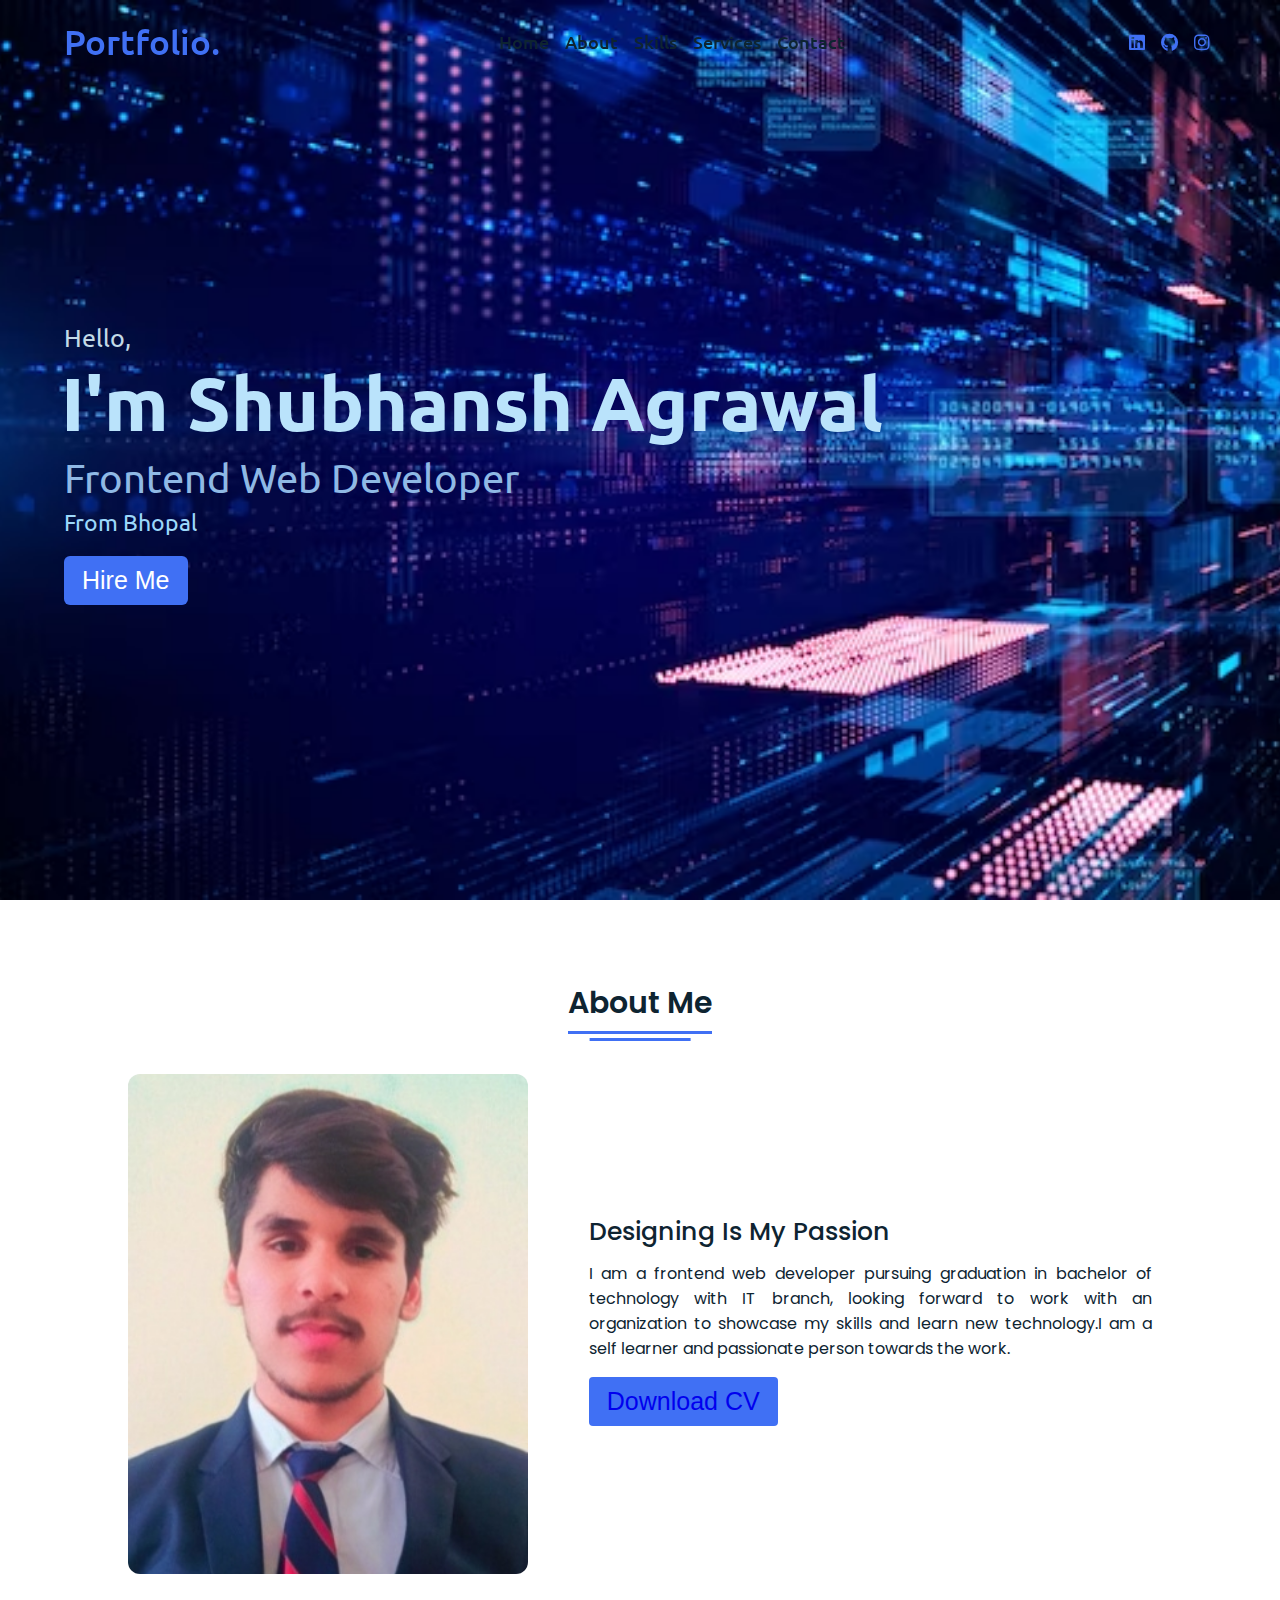
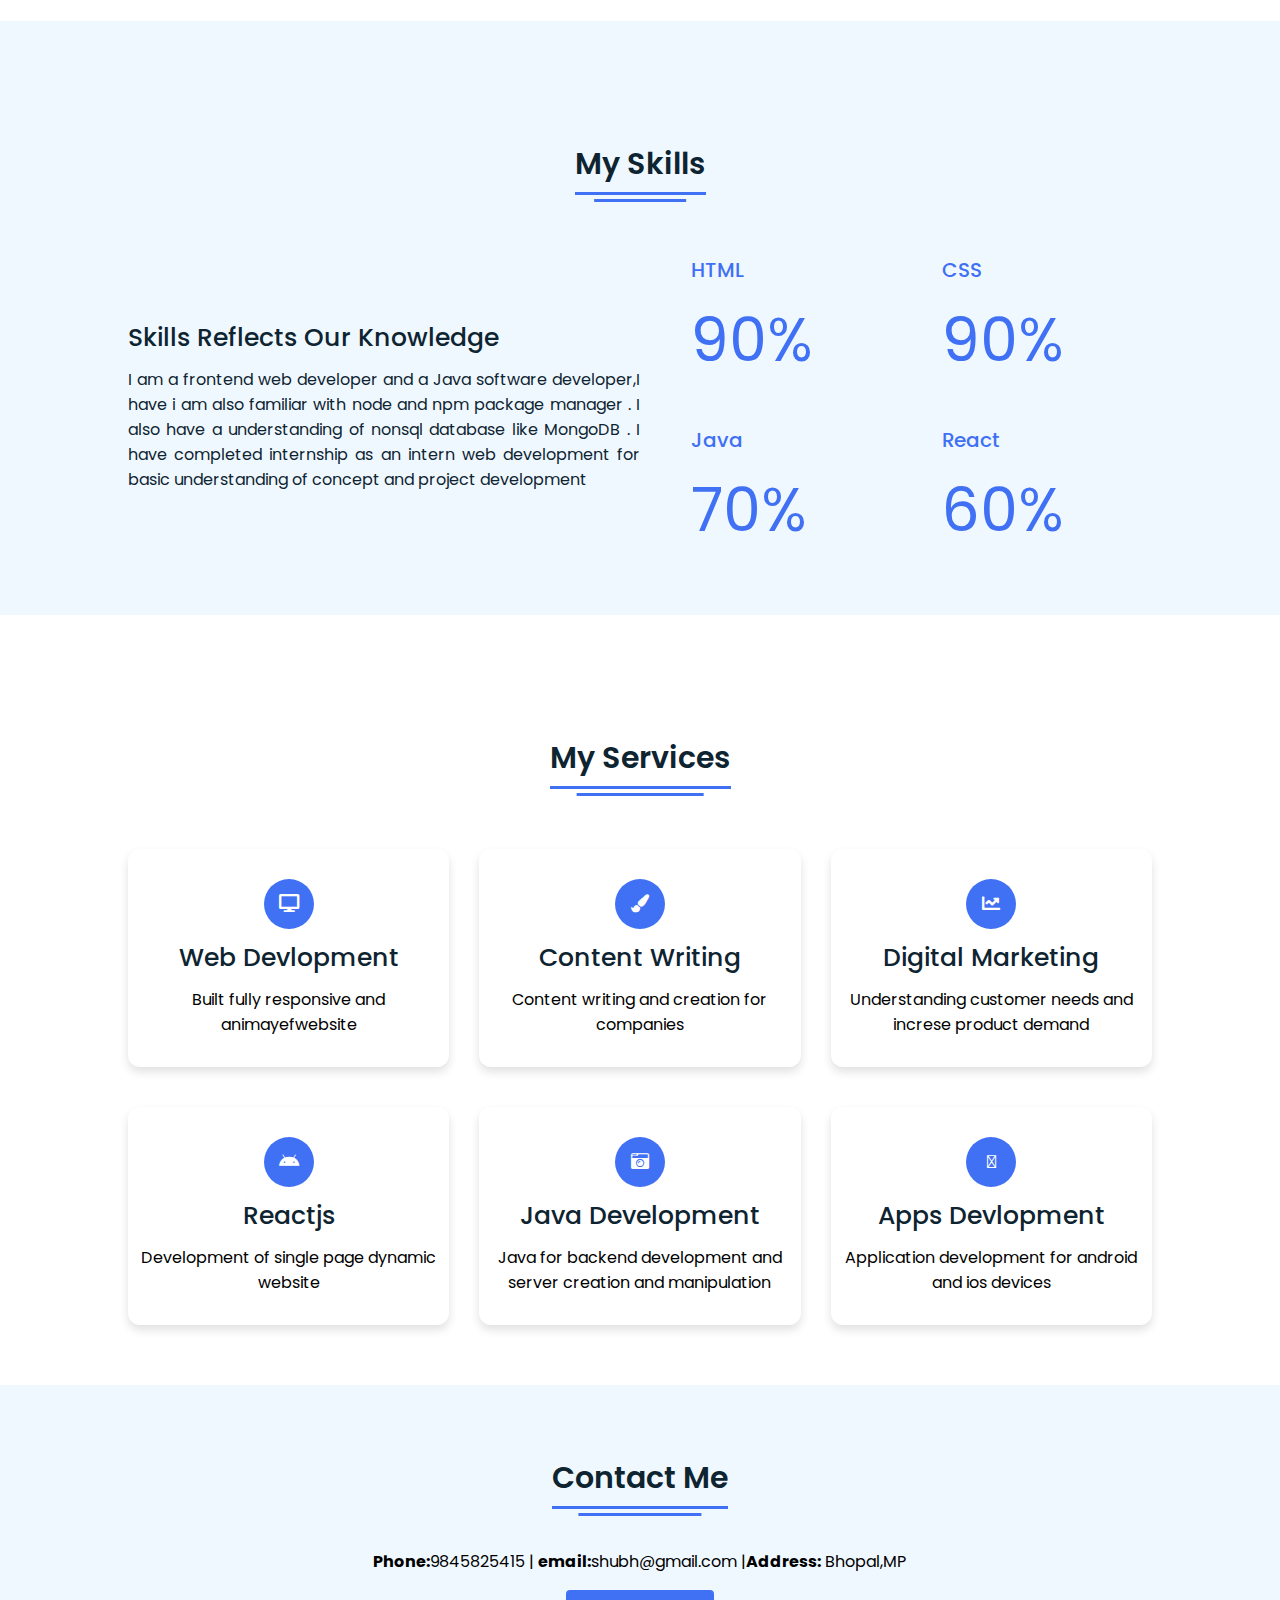
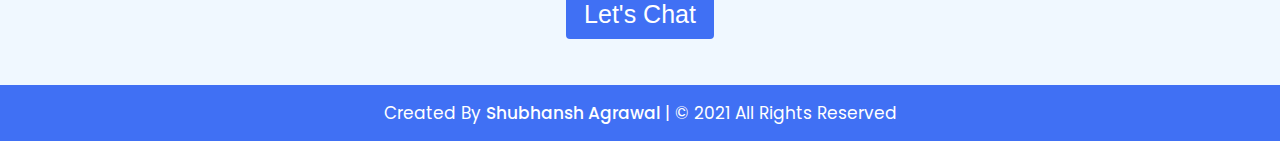
==== TASK4/TASK4-PORTFOLIO/index.html @ 0c433c16 "task completed" ====
<!DOCTYPE html>
<!-- Designined by CodingLab | www.youtube.com/codinglabyt -->
<html lang="en" dir="ltr">

<head>
  <meta charset="UTF-8">
  <title>Portfolio</title>
  <link rel="stylesheet" href="style.css">
  <!-- Fontawesome CDN Link -->
  <link rel="stylesheet" href="https://cdnjs.cloudflare.com/ajax/libs/font-awesome/5.15.2/css/all.min.css" />
  <meta name="viewport" content="width=device-width, initial-scale=1.0">
</head>

<body>
  <!-- Move to up button -->
  <div class="scroll-button">
    <a href="#home"><i class="fas fa-arrow-up"></i></a>
  </div>
  <!-- navgaition menu -->
  <nav>
    <div class="navbar">
      <div class="logo"><a href="#">Portfolio.</a></div>
      <ul class="menu">
        <li><a href="#home">Home</a></li>
        <li><a href="#about">About</a></li>
        <li><a href="#skills">Skills</a></li>
        <li><a href="#services">Services</a></li>
        <li><a href="#contact">Contact</a></li>
        <div class="cancel-btn">
          <i class="fas fa-times"></i>
        </div>
      </ul>
      <div class="media-icons">
        <a href="https://www.linkedin.com/in/shubhansh-agrawal-8299b6226/"><i class="fab fa-linkedin"></i></a>
        <a href="https://www.github.com/shubhansh0311/"><i class="fab fa-github"></i></a>
        <a href="https://www.instagram.com/iam_shubhansh/"><i class="fab fa-instagram"></i></a>
      </div>
    </div>
    <div class="menu-btn">
      <i class="fas fa-bars"></i>
    </div>
  </nav>

  <!-- Home Section Start -->
  <section class="home" id="home">
    <div class="home-content">
      <div class="text">
        <div class="text-one">Hello,</div>
        <div class="text-two">I'm Shubhansh Agrawal</div>
        <div class="text-three">Frontend Web Developer</div>
        <div class="text-four">From Bhopal</div>
      </div>
      <div class="button">
        <button>Hire Me</button>
      </div>
    </div>
  </section>

  <!-- About Section Start -->
  <section class="about" id="about">
    <div class="content">
      <div class="title"><span>About Me</span></div>
      <div class="about-details">
        <div class="left">
          <img src="../profile.jpg" alt="">
        </div>
        <div class="right">
          <div class="topic">Designing Is My Passion</div>
          <p>I am a frontend web developer pursuing graduation in bachelor of technology with IT branch, looking forward to work with an organization to showcase my skills and learn new technology.I am a self learner and passionate person towards the work. </p>
          <div class="button">
            <button><a href="resume.html">Download CV</a></button>
          </div>
        </div>
      </div>
    </div>
  </section>

  <!-- My Skill Section Start -->
  <!-- Section Tag and Other Div will same where we need to put same CSS -->
  <section class="skills" id="skills">
    <div class="content">
      <div class="title"><span>My Skills</span></div>
      <div class="skills-details">
        <div class="text">
          <div class="topic">Skills Reflects Our Knowledge</div>
          <p>I am a frontend web developer and a Java software developer,I have i am also familiar with node and npm package manager .
            I also have a understanding of nonsql database like MongoDB . I have completed internship as an intern web
            development for basic understanding of concept and project development </p>

        </div>
        <div class="boxes">
          <div class="box">
            <div class="topic">HTML</div>
            <div class="per">90%</div>
          </div>
          <div class="box">
            <div class="topic">CSS</div>
            <div class="per">90%</div>
          </div>
          <div class="box">
            <div class="topic">Java</div>
            <div class="per">70%</div>
          </div>
          <div class="box">
            <div class="topic">React</div>
            <div class="per">60%</div>
          </div>
        </div>
      </div>
    </div>
  </section>

  <!-- My Services Section Start -->
  <section class="services" id="services">
    <div class="content">
      <div class="title"><span>My Services</span></div>
      <div class="boxes">
        <div class="box">
          <div class="icon">
            <i class="fas fa-desktop"></i>
          </div>
          <div class="topic">Web Devlopment</div>
          <p>Built fully responsive and animayefwebsite</p>
        </div>
        <div class="box">
          <div class="icon">
            <i class="fas fa-paint-brush"></i>
          </div>
          <div class="topic">Content Writing</div>
          <p>
            Content writing and creation for companies
          </p>
        </div>
        <div class="box">
          <div class="icon">
            <i class="fas fa-chart-line"></i>
          </div>
          <div class="topic">Digital Marketing</div>
          <p>Understanding customer needs and increse product demand </p>
        </div>
        <div class="box">
          <div class="icon">
            <i class="fab fa-android"></i>
          </div>
          <div class="topic">Reactjs </div>
          <p>Development of single page dynamic website </p>
        </div>
        <div class="box">
          <div class="icon">
            <i class="fas fa-camera-retro"></i>
          </div>
          <div class="topic">Java Development</div>
          <p>Java for backend development and server creation and manipulation </p>
        </div>
        <div class="box">
          <div class="icon">
            <i class="fa-brands fa-android"></i>
          </div>
          <div class="topic">Apps Devlopment</div>
          <p>Application development for android and ios devices</p>
        </div>
      </div>
    </div>
  </section>

  <!-- Contact Me section Start -->
  <section class="contact" id="contact">
    <div class="content">
      <div class="title"><span>Contact Me</span></div>
      <div class="text">
     <strong>Phone:</strong>9845825415    |    <strong>email:</strong>shubh@gmail.com    |<strong>Address:</strong> Bhopal,MP
        <div class="button">
          <button>Let's Chat</button>
        </div>
      </div>
    </div>
  </section>

  <!-- Footer Section Start -->
  <footer>
    <div class="text">
      <span>Created By <a href="#">Shubhansh Agrawal</a> | &#169; 2021 All Rights Reserved</span>
    </div>
  </footer>

  <script src="script.js"></script>
</body>

</html>
---- TASK4/TASK4-PORTFOLIO/style.css ----
/* Google Font CDN Link */
@import url('https://fonts.googleapis.com/css2?family=Poppins:wght@400;500;600;700&family=Ubuntu:wght@400;500;700&display=swap');
*{
  margin: 0;
  padding: 0;
  box-sizing: border-box;
  text-decoration: none;
  scroll-behavior: smooth;
}

/* Custom Scroll Bar CSS */
::-webkit-scrollbar {
    width: 10px;
}
::-webkit-scrollbar-track {
    background: #f1f1f1;
}
::-webkit-scrollbar-thumb {
    background: #6e93f7;
    border-radius: 12px;
    transition: all 0.3s ease;
}

::-webkit-scrollbar-thumb:hover {
    background: #4070f4;
}
/* navbar styling */
nav{
  position: fixed;
  width: 100%;
  padding: 20px 0;
  z-index: 998;
  transition: all 0.3s ease;
  font-family: 'Ubuntu', sans-serif;
}
nav.sticky{
  background: #4070f4;
  padding: 13px 0;
}
nav .navbar{
  width: 90%;
  display: flex;
  justify-content: space-between;
  align-items: center;
  margin: auto;
}
nav .navbar .logo a{
  font-weight: 500;
  font-size: 35px;
  color: #4070f4;
}
nav.sticky .navbar .logo a{
  color: #fff;
}
nav .navbar .menu{
  display: flex;
  position: relative;
}
nav .navbar .menu li{
  list-style: none;
  margin: 0 8px;
}
.navbar .menu a{
  font-size: 18px;
  font-weight: 500;
  color: #0E2431;
  padding: 6px 0;
  transition: all 0.4s ease;
}
.navbar .menu a:hover{
  color: #4070f4;
}
nav.sticky .menu a{
  color: #FFF;
}
nav.sticky .menu a:hover{
  color: #0E2431;
}
.navbar .media-icons a{
  color: #4070f4;
  font-size: 18px;
  margin: 0 6px;
}
nav.sticky .media-icons a{
  color: #FFF;
}

/* Side Navigation Menu Button CSS */
nav .menu-btn,
.navbar .menu .cancel-btn{
  position: absolute;
  color: #fff;
  right: 30px;
  top: 20px;
  font-size: 20px;
  cursor: pointer;
  transition: all 0.3s ease;
  display: none;
}
nav .menu-btn{
  color: #4070f4;
}
nav.sticky .menu-btn{
  color: #FFF;
}
.navbar .menu .menu-btn{
  color: #fff;
}

/* home section styling */
.home{
  height: 100vh;
  width: 100%;
  background: url("../bg.avif") no-repeat;
  background-size: cover;
  background-position: center;
  background-attachment: fixed;
  font-family: 'Ubuntu', sans-serif;
}
.home .home-content{
  width: 90%;
  height: 100%;
  margin: auto;
  display: flex;
  flex-direction: column;
  justify-content: center;
}
.home .text-one{
  font-size: 25px;
  color: #c3dae7;
}
.home .text-two{
  color: #bae3fb;
  font-size: 75px;
  font-weight: 600;
  margin-left: -3px;
}
.home .text-three{
  font-size: 40px;
  margin: 5px 0;
  color: #8fb9e5;
}
.home .text-four{
  font-size: 23px;
  margin: 5px 0;
  color: #9cd8fb;
}
.home .button{
  margin: 14px 0;
}
.home .button button{
  outline: none;
  padding: 8px 16px;
  border-radius: 6px;
  font-size: 25px;
  font-weight: 400;
  background: #4070f4;
  color: #fff;
  cursor: pointer;
  border: 2px solid transparent;
  transition: all 0.4s ease;
}
.home .button button:hover{
  border-color: #4070f4;
  background-color: #fff;
  color: #4070f4;
}

/* About Section Styling */
/* Those Elements Where We Have Apply Same CSS,
 I'm Selecting Directly 'Section Tag' and 'Class'  */
section{
  padding-top: 40px;
}
section .content{
  width: 80%;
  margin: 40px auto;
  font-family: 'Poppins', sans-serif;
}
.about .about-details{
  display: flex;
  justify-content: space-between;
  align-items: center;
}
section .title{
  display: flex;
  justify-content: center;
  margin-bottom: 40px;
}
section .title span{
  color: #0E2431;
  font-size: 30px;
  font-weight: 600;
  position: relative;
  padding-bottom: 8px;
}
section .title span::before,
section .title span::after{
  content: '';
  position: absolute;
  height: 3px;
  width: 100%;
  background: #4070f4;
  left: 0;
  bottom: 0;
}
section .title span::after{
  bottom: -7px;
  width: 70%;
  left: 50%;
  transform: translateX(-50%);
}
.about .about-details .left{
  width: 45%;
}
.about .left img{
  height: 500px;
  width: 400px;
  object-fit: cover;
  border-radius: 12px;
}
.about-details .right{
  width: 55%;
}
section  .topic{
  color: #0E2431;
  font-size: 25px;
  font-weight: 500;
  margin-bottom: 10px;
}
.about-details .right p{
  text-align: justify;
  color: #0E2431;
}
section .button{
  margin: 16px 0;
}
section .button button{
  outline: none;
  padding: 8px 16px;
  border-radius: 4px;
  font-size: 25px;
  font-weight: 400;
  background: #4070f4;
  color: #fff;
  border: 2px solid transparent;
  cursor: pointer;
  transition: all 0.4s ease;
}
section .button button:hover{
  border-color: #4070f4;
  background-color: #fff;
  color: #4070f4;
}

 /* My Skills CSS */
 .skills{
   background: #F0F8FF;
 }
 .skills .content{
   padding: 40px 0;
 }
 .skills .skills-details{
   display: flex;
   justify-content: space-between;
   align-items: center;
 }
 .skills-details .text{
   width: 50%;
 }
 .skills-details p{
   color: #0E2431;
   text-align: justify;
 }
.skills .skills-details .experience{
  display: flex;
  align-items: center;
  margin: 0 10px;
}
.skills-details .experience .num{
  color: #0E2431;
  font-size: 40px;
}
.skills-details .experience .exp{
  color: #0E2431;
  margin-left: 20px;
  font-size: 18px;
  font-weight: 500;
  margin: 0 6px;
}
.skills-details .boxes{
  width: 45%;
  display: flex;
  flex-wrap: wrap;
  justify-content: space-between;
}
.skills-details .box{
  width: calc(100% / 2 - 20px);
  margin: 20px 0;
}
.skills-details .boxes .topic{
  font-size: 20px;
  color: #4070f4;
}
.skills-details .boxes .per{
  font-size: 60px;
  color: #4070f4;
}

/* My Services CSS */
.services .boxes{
  display: flex;
  flex-wrap: wrap;
  justify-content: space-between;
}
.services .boxes .box{
  margin: 20px 0;
  width: calc(100% / 3 - 20px);
  text-align: center;
  border-radius: 12px;
  padding: 30px 10px;
  box-shadow: 0 5px 10px rgba(0, 0, 0, 0.12);
  cursor: default;
  transition: all 0.4s ease;
}
.services .boxes .box:hover{
  background: #4070f4;
  color: #fff;
}
.services .boxes .box .icon{
  height: 50px;
  width: 50px;
  background: #4070f4;
  border-radius: 50%;
  text-align: center;
  line-height: 50px;
  font-size: 18px;
  color: #fff;
  margin: 0 auto 10px auto;
  transition: all 0.4s ease;
}
.boxes .box:hover .icon{
  background-color: #fff;
  color: #4070f4;
}
.services .boxes .box:hover .topic,
.services .boxes .box:hover p{
  color: #0E2431;
  transition: all 0.4s ease;
}
.services .boxes .box:hover .topic,
.services .boxes .box:hover p{
  color: #fff;
}
/* Contact Me CSS */
.contact{
  background: #F0F8FF;
}
.contact .content{
  margin: 0 auto;
  padding: 30px 0;
}
.contact .text{
  width: 80%;
  text-align: center;
  margin: auto;
}

/* Footer CSS */
footer{
  background: #4070f4;
  padding: 15px 0;
  text-align: center;
  font-family: 'Poppins', sans-serif;
}
footer .text span{
  font-size: 17px;
  font-weight: 400;
  color: #fff;
}
footer .text span a{
  font-weight: 500;
  color: #FFF;
}
footer .text span a:hover{
  text-decoration: underline;
}
/* Scroll TO Top Button CSS */
.scroll-button a{
  position: fixed;
  bottom: 20px;
  right: 20px;
  color: #fff;
  background: #4070f4;
  padding: 7px 12px;;
  font-size: 18px;
  border-radius: 6px;
  box-shadow: rgba(0, 0, 0, 0.15);
  display: none;
}

/* Responsive Media Query */
@media (max-width: 1190px) {
  section .content{
    width: 85%;
  }
}
@media (max-width: 1000px) {
  .about .about-details{
    justify-content: center;
    flex-direction: column;
  }
  .about .about-details .left{
    display: flex;
    justify-content: center;
    width: 100%;
  }
  .about-details .right{
    width: 90%;
    margin: 40px 0;
  }
  .services .boxes .box{
    margin: 20px 0;
    width: calc(100% / 2 - 20px);
  }
}
@media (max-width: 900px) {
  .about .left img{
    height: 411px;
    width: 350px;
  }
}

@media (max-width: 750px) {
  nav .navbar{
    width: 90%;
  }
  nav .navbar .menu{
    position: fixed;
    left: -100%;
    top: 0;
    background: #0E2431;
    height: 100vh;
    max-width: 400px;
    width: 100%;
    padding-top: 60px;
    flex-direction: column;
    align-items: center;
    transition: all 0.5s ease;
  }
  .navbar.active .menu{
    left: 0;
  }
  nav .navbar .menu a{
    font-size: 23px;
    display: block;
    color: #fff;
    margin: 10px 0;
  }
  nav.sticky .menu a:hover{
    color: #4070f4;
  }
  nav .navbar .media-icons{
    display: none;
  }
  nav .menu-btn,
  .navbar .menu .cancel-btn{
    display: block;
  }
  .home .text-two{
    font-size: 65px;
  }
  .home .text-three{
    font-size: 35px;
  }
  .skills .skills-details{
    align-items: center;
    justify-content: center;
    flex-direction: column;
  }
  .skills-details .text{
    width: 100%;
    margin-bottom: 50px;
  }
  .skills-details .boxes{
    justify-content: center;
    align-items: center;
    width: 100%;
  }
  .services .boxes .box{
    margin: 20px 0;
    width: 100%;
  }
  .contact .text{
    width: 100%;
}
}

@media (max-width: 500px){
  .home .text-two{
    font-size: 55px;
  }
  .home .text-three{
    font-size: 33px;
  }
  .skills-details .boxes .per{
    font-size: 50px;
    color: #4070f4;
  }
}
.imgdiv{
  display: flex;
  justify-content: center;
  align-items: center;

  width: 100%;
  height: 100%;
}
.cv{
  margin-top: 50px;
background-position: center;
}
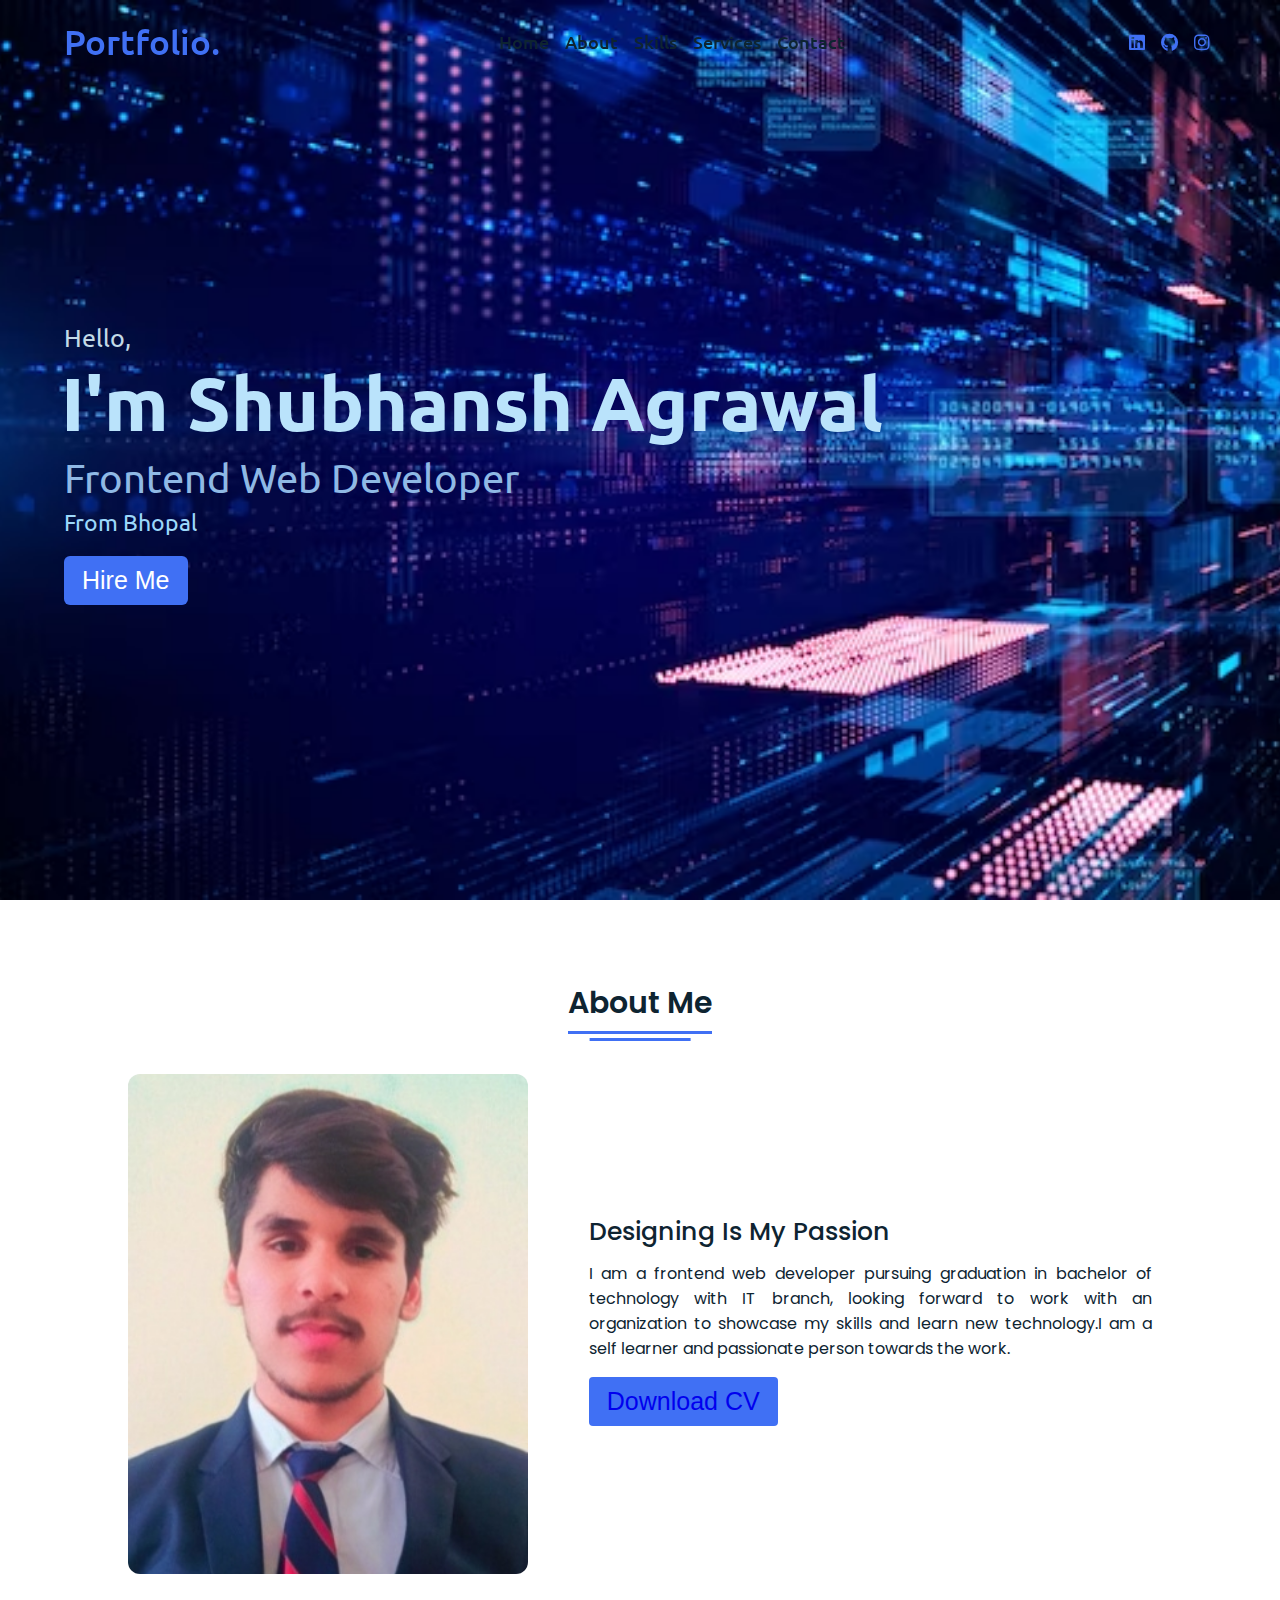
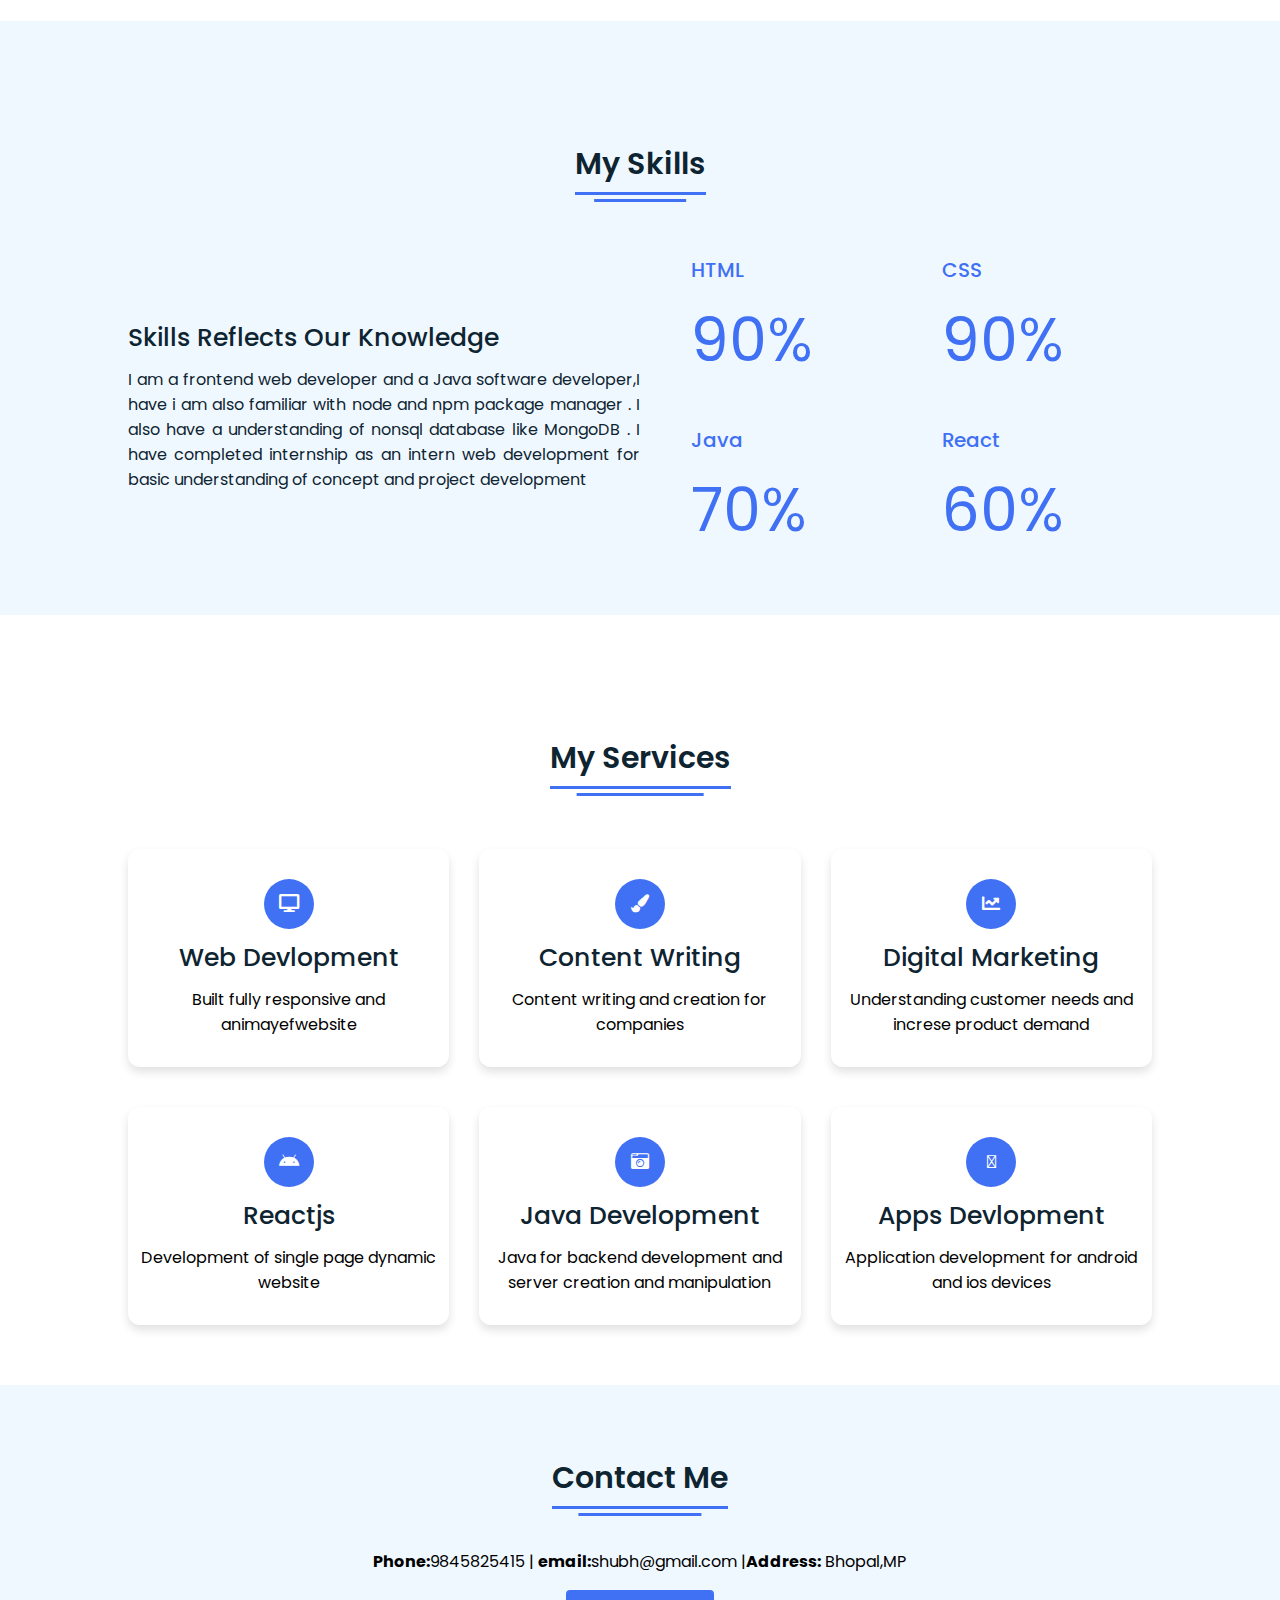
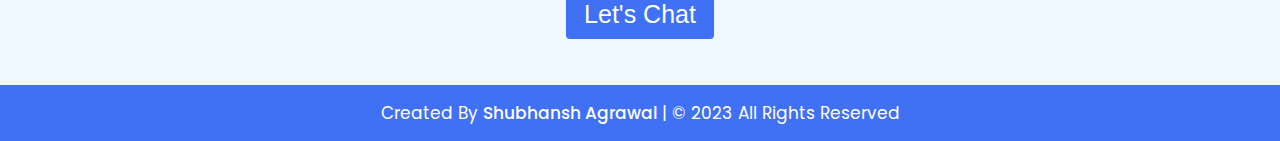
==== commit ea4076cf: "completed" ====
--- a/TASK4/TASK4-PORTFOLIO/index.html
+++ b/TASK4/TASK4-PORTFOLIO/index.html
@@ -68,7 +68,7 @@
           <div class="topic">Designing Is My Passion</div>
           <p>I am a frontend web developer pursuing graduation in bachelor of technology with IT branch, looking forward to work with an organization to showcase my skills and learn new technology.I am a self learner and passionate person towards the work. </p>
           <div class="button">
-            <button><a href="resume.html">Download CV</a></button>
+            <button><a href="index.html">Download CV</a></button>
           </div>
         </div>
       </div>
@@ -179,7 +179,7 @@
   <!-- Footer Section Start -->
   <footer>
     <div class="text">
-      <span>Created By <a href="#">Shubhansh Agrawal</a> | &#169; 2021 All Rights Reserved</span>
+      <span>Created By <a href="#">Shubhansh Agrawal</a> | &#169; 2023 All Rights Reserved</span>
     </div>
   </footer>
 
